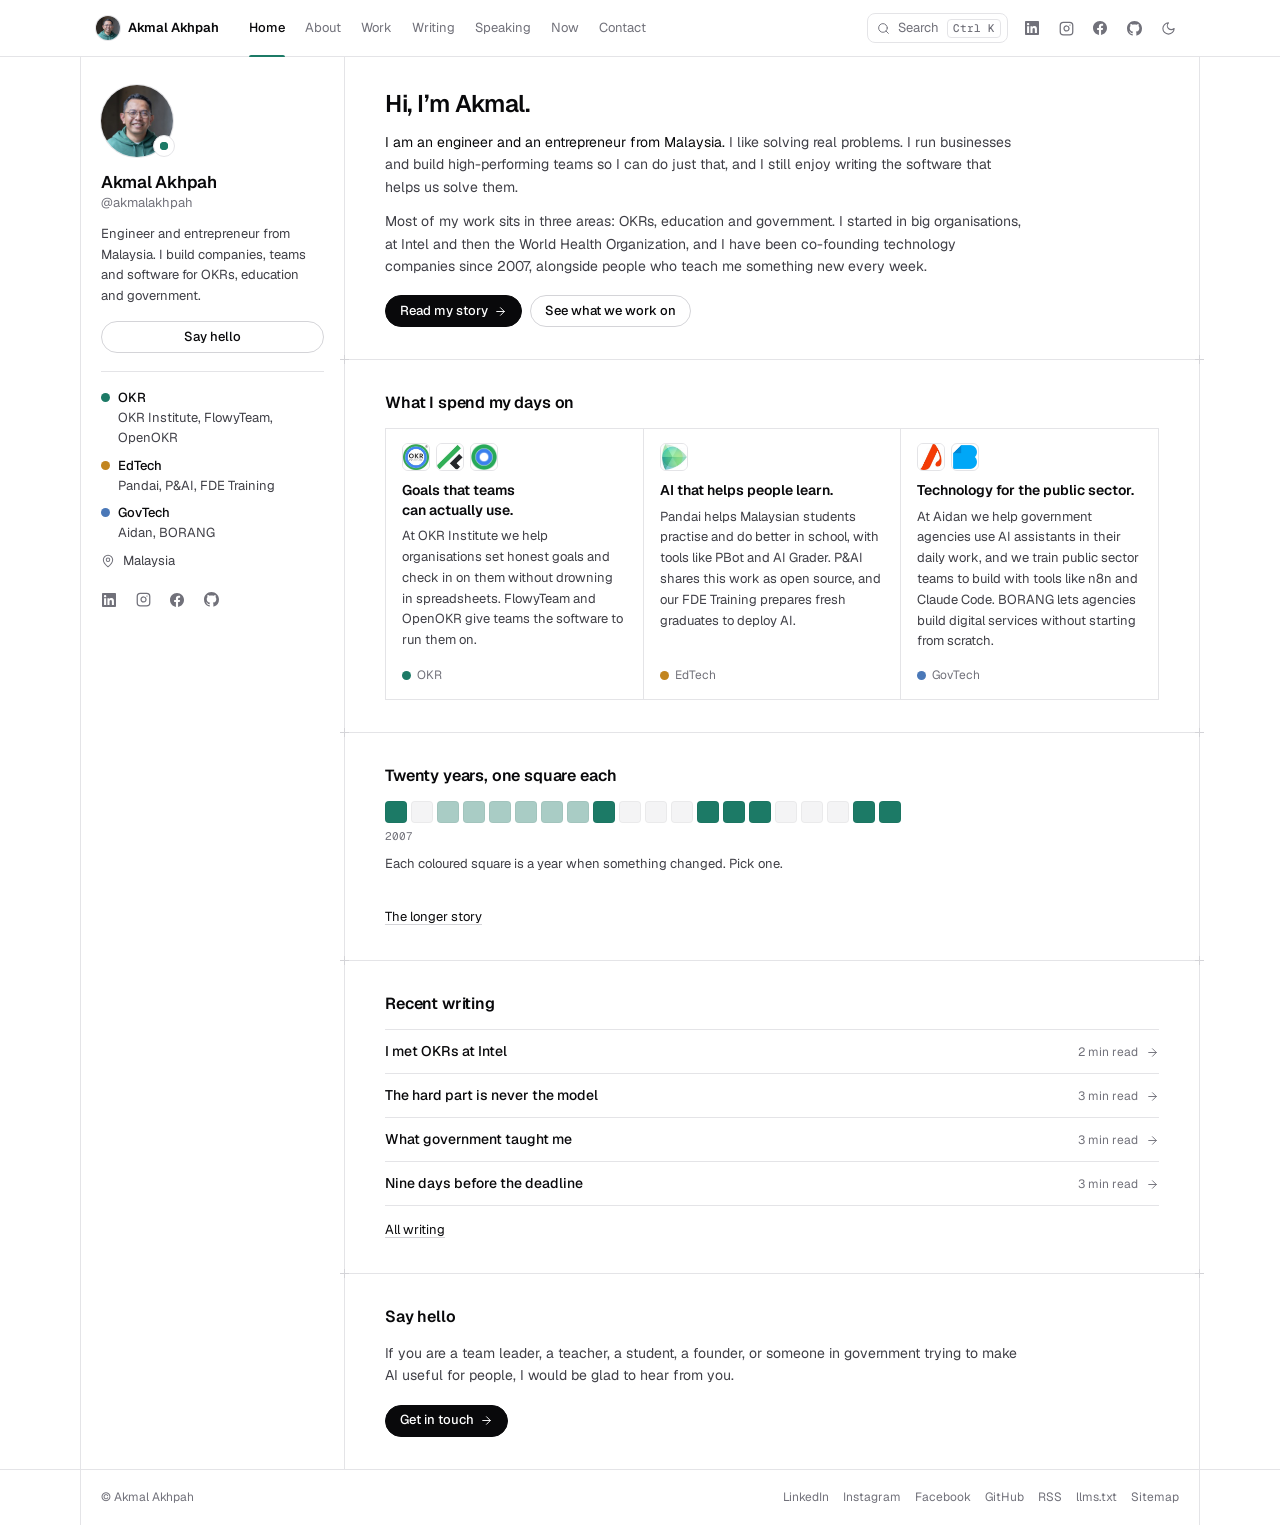
==== index.html @ 476d65f1 "Add personal website for akm.al A static site in plain HTML, CSS and JavaScript that runs from the f" ====
<!doctype html>
<html lang="en-GB" data-root="">
<head>
<meta charset="utf-8">
<meta name="viewport" content="width=device-width, initial-scale=1">
<title>Akmal Akhpah, engineer and entrepreneur</title>
<meta name="description" content="Engineer and entrepreneur from Malaysia. I build companies, teams and software for OKRs, education and government.">
<meta name="author" content="Akmal Akhpah">
<meta name="robots" content="index, follow, max-snippet:-1, max-image-preview:large">
<link rel="canonical" href="https://akm.al/">
<meta property="og:url" content="https://akm.al/">
<link rel="author" href="about.html">
<link rel="me" href="https://www.linkedin.com/in/akmalakhpah">
<link rel="me" href="https://www.instagram.com/akmalakhpah">
<link rel="me" href="https://www.facebook.com/akmalakhpah">
<link rel="me" href="https://github.com/akmalakhpah">
<link rel="alternate" type="application/rss+xml" title="Writing by Akmal Akhpah" href="feed.xml">
<link rel="icon" href="favicon.svg" type="image/svg+xml">
<link rel="icon" href="favicon-48.png" sizes="48x48" type="image/png">
<link rel="apple-touch-icon" href="apple-touch-icon.png">
<meta name="theme-color" content="#ffffff" media="(prefers-color-scheme: light)">
<meta name="theme-color" content="#09090b" media="(prefers-color-scheme: dark)">
<meta property="og:site_name" content="Akmal Akhpah">
<meta property="og:type" content="profile">
<meta property="og:title" content="Akmal Akhpah, engineer and entrepreneur">
<meta property="og:description" content="Engineer and entrepreneur from Malaysia. I build companies, teams and software for OKRs, education and government.">
<meta property="og:image" content="https://akm.al/assets/img/og.jpg">
<meta property="og:image:width" content="1200">
<meta property="og:image:height" content="630">
<meta property="og:image:alt" content="Akmal Akhpah. Engineer and entrepreneur from Malaysia.">
<meta property="og:locale" content="en_GB">
<meta name="twitter:card" content="summary_large_image">
<meta property="profile:first_name" content="Akmal">
<meta property="profile:last_name" content="Akhpah">
<meta property="profile:username" content="akmalakhpah">
<script>(function(){var d=document.documentElement;d.classList.add('js');try{var t=localStorage.getItem('theme');if(t)d.dataset.theme=t}catch(e){}})();</script>
<link rel="stylesheet" href="assets/site.css">
<script src="assets/site.js" defer></script>
<script type="application/ld+json">{"@context":"https://schema.org","@graph":[{"@type":"Person","@id":"https://akm.al/#person","name":"Akmal Akhpah","givenName":"Akmal","familyName":"Akhpah","alternateName":"@akmalakhpah","url":"https://akm.al/","image":"https://akm.al/assets/img/akmal-lg.jpg","jobTitle":"Engineer and entrepreneur","description":"Akmal Akhpah is an engineer and entrepreneur from Malaysia. The work spans OKRs (OKR Institute, FlowyTeam, OpenOKR), education technology (Pandai, P&AI, FDE Training) and government technology (Aidan Technologies, BORANG).","homeLocation":{"@type":"Country","name":"Malaysia"},"worksFor":[{"@type":"Organization","@id":"https://akm.al/#okr-institute","name":"OKR Institute","url":"https://okrinstitute.org"},{"@type":"Organization","@id":"https://akm.al/#flowyteam","name":"FlowyTeam","url":"https://flowyteam.com"},{"@type":"Organization","@id":"https://akm.al/#pandai","name":"Pandai","url":"https://pandai.org"},{"@type":"Organization","@id":"https://akm.al/#aidan","name":"Aidan Technologies","url":"https://aidantech.com"}],"alumniOf":[{"@type":"CollegeOrUniversity","name":"Rensselaer Polytechnic Institute"},{"@type":"CollegeOrUniversity","name":"Universiti Teknologi Malaysia"},{"@type":"Organization","name":"World Health Organization"},{"@type":"Organization","name":"Intel"}],"knowsAbout":["Objectives and Key Results (OKRs)","High-performance teams","Entrepreneurship","Artificial intelligence in education","Education technology","Government-as-a-Platform","GovTech","Agentic AI","Model Context Protocol","Software engineering"],"knowsLanguage":["en","ms"],"sameAs":["https://www.linkedin.com/in/akmalakhpah","https://www.instagram.com/akmalakhpah","https://www.facebook.com/akmalakhpah","https://github.com/akmalakhpah"]},{"@type":"WebSite","@id":"https://akm.al/#website","url":"https://akm.al/","name":"Akmal Akhpah","inLanguage":"en-GB","author":{"@id":"https://akm.al/#person"}},{"@type":"ProfilePage","@id":"https://akm.al/#page","url":"https://akm.al/","name":"Akmal Akhpah, engineer and entrepreneur","description":"Engineer and entrepreneur from Malaysia. I build companies, teams and software for OKRs, education and government.","isPartOf":{"@id":"https://akm.al/#website"},"about":{"@id":"https://akm.al/#person"},"inLanguage":"en-GB","mainEntity":{"@id":"https://akm.al/#person"}},{"@type":"Organization","@id":"https://akm.al/#okr-institute","name":"OKR Institute","url":"https://okrinstitute.org","logo":"https://akm.al/assets/img/logos/okr-institute.jpeg","description":"Helps organisations set and run OKRs well, through certification, coaching and community."},{"@type":"Organization","@id":"https://akm.al/#flowyteam","name":"FlowyTeam","url":"https://flowyteam.com","logo":"https://akm.al/assets/img/logos/flowyteam.jpeg","description":"Helps companies build high-performance teams with OKRs, KPIs, check-ins and 360 reviews."},{"@type":"Organization","@id":"https://akm.al/#pandai","name":"Pandai","url":"https://pandai.org","logo":"https://akm.al/assets/img/logos/pandai.jpeg","description":"A learning app for Malaysian school students, and the first Malaysian edtech company accepted into Y Combinator (Summer 2021)."},{"@type":"Organization","@id":"https://akm.al/#aidan","name":"Aidan Technologies","url":"https://aidantech.com","logo":"https://akm.al/assets/img/logos/aidan.jpeg","sameAs":["https://aidan.com.my"],"foundingDate":"2007","description":"Helps government agencies use AI assistants, and built BORANG, a Government-as-a-Platform launched in 2019."}]}</script>
</head>
<body>
<a class="skip" href="#main">Skip to content</a>
<header class="head">
  <div class="head-in">
    <a class="brand" href="index.html"><img src="assets/img/akmal-avatar.jpg" width="24" height="24" alt="">Akmal Akhpah</a>
    <nav class="tabs" aria-label="Main"><a href="index.html" aria-current="page">Home</a><a href="about.html">About</a><a href="work.html">Work</a><a href="writing/index.html">Writing</a><a href="speaking.html">Speaking</a><a href="now.html">Now</a><a href="contact.html">Contact</a><span class="tabs-pill" aria-hidden="true"></span></nav>
    <div class="tools">
      <button class="search" type="button" data-palette aria-label="Search this site"><svg width="13" height="13" viewBox="0 0 24 24" fill="none" stroke="currentColor" stroke-width="1.75" stroke-linecap="round" stroke-linejoin="round" aria-hidden="true"><circle cx="11" cy="11" r="8"/><path d="m21 21-4.3-4.3"/></svg><span>Search</span><kbd data-shortcut>⌘K</kbd></button>
      <span class="head-social"><a class="icon-btn" href="https://www.linkedin.com/in/akmalakhpah" rel="me noopener" aria-label="LinkedIn"><svg width="14" height="14" viewBox="0 0 24 24" fill="currentColor" aria-hidden="true"><path d="M20.447 20.452h-3.554v-5.569c0-1.328-.027-3.037-1.852-3.037-1.853 0-2.136 1.445-2.136 2.939v5.667H9.351V9h3.414v1.561h.046c.477-.9 1.637-1.85 3.37-1.85 3.601 0 4.267 2.37 4.267 5.455v6.286zM5.337 7.433c-1.144 0-2.063-.926-2.063-2.065 0-1.138.92-2.063 2.063-2.063 1.14 0 2.064.925 2.064 2.063 0 1.139-.925 2.065-2.064 2.065zm1.782 13.019H3.555V9h3.564v11.452zM22.225 0H1.771C.792 0 0 .774 0 1.729v20.542C0 23.227.792 24 1.771 24h20.451C23.2 24 24 23.227 24 22.271V1.729C24 .774 23.2 0 22.222 0h.003z"/></svg></a><a class="icon-btn" href="https://www.instagram.com/akmalakhpah" rel="me noopener" aria-label="Instagram"><svg width="15" height="15" viewBox="0 0 24 24" fill="none" stroke="currentColor" stroke-width="2" stroke-linecap="round" stroke-linejoin="round" aria-hidden="true"><rect width="20" height="20" x="2" y="2" rx="5" ry="5"/><path d="M16 11.37A4 4 0 1 1 12.63 8 4 4 0 0 1 16 11.37z"/><path d="M17.5 6.5h.01"/></svg></a><a class="icon-btn" href="https://www.facebook.com/akmalakhpah" rel="me noopener" aria-label="Facebook"><svg width="14" height="14" viewBox="0 0 24 24" fill="currentColor" aria-hidden="true"><path d="M24 12.073c0-6.627-5.373-12-12-12s-12 5.373-12 12c0 5.99 4.388 10.954 10.125 11.854v-8.385H7.078v-3.47h3.047V9.43c0-3.007 1.792-4.669 4.533-4.669 1.312 0 2.686.235 2.686.235v2.953H15.83c-1.491 0-1.956.925-1.956 1.874v2.25h3.328l-.532 3.47h-2.796v8.385C19.612 23.027 24 18.062 24 12.073z"/></svg></a><a class="icon-btn" href="https://github.com/akmalakhpah" rel="me noopener" aria-label="GitHub"><svg width="15" height="15" viewBox="0 0 16 16" fill="currentColor" aria-hidden="true"><path d="M8 0c4.42 0 8 3.58 8 8a8.013 8.013 0 0 1-5.45 7.59c-.4.08-.55-.17-.55-.38 0-.27.01-1.13.01-2.2 0-.75-.25-1.23-.54-1.48 1.78-.2 3.65-.88 3.65-3.95 0-.88-.31-1.59-.82-2.15.08-.2.36-1.02-.08-2.12 0 0-.67-.22-2.2.82-.64-.18-1.32-.27-2-.27-.68 0-1.36.09-2 .27-1.53-1.03-2.2-.82-2.2-.82-.44 1.1-.16 1.92-.08 2.12-.51.56-.82 1.28-.82 2.15 0 3.06 1.86 3.75 3.64 3.95-.23.2-.44.55-.51 1.07-.46.21-1.61.55-2.33-.66-.15-.24-.6-.83-1.23-.82-.67.01-.27.38.01.53.34.19.73.9.82 1.13.16.45.68 1.31 2.69.94 0 .67.01 1.3.01 1.49 0 .21-.15.45-.55.38A7.995 7.995 0 0 1 0 8c0-4.42 3.58-8 8-8Z"/></svg></a></span>
      <button class="icon-btn theme-btn" type="button" data-theme-toggle aria-label="Switch between light and dark"><svg class="i-moon" width="15" height="15" viewBox="0 0 24 24" fill="none" stroke="currentColor" stroke-width="1.75" stroke-linecap="round" stroke-linejoin="round" aria-hidden="true"><path d="M12 3a6 6 0 0 0 9 9 9 9 0 1 1-9-9Z"/></svg><svg class="i-sun" width="15" height="15" viewBox="0 0 24 24" fill="none" stroke="currentColor" stroke-width="1.75" stroke-linecap="round" stroke-linejoin="round" aria-hidden="true"><circle cx="12" cy="12" r="4"/><path d="M12 2v2"/><path d="M12 20v2"/><path d="m4.93 4.93 1.41 1.41"/><path d="m17.66 17.66 1.41 1.41"/><path d="M2 12h2"/><path d="M20 12h2"/><path d="m6.34 17.66-1.41 1.41"/><path d="m19.07 4.93-1.41 1.41"/></svg></button>
    </div>
  </div>
  
</header>
<div class="frame">
<aside class="side side-home" aria-label="Profile">
  <div class="side-in">
    <div class="avatar-wrap rise">
      <img class="avatar" src="assets/img/akmal-avatar.jpg" width="72" height="72" alt="Portrait of Akmal Akhpah, smiling, in round glasses and a green hoodie">
      <a class="status" href="now.html" aria-label="What I am doing now"><span class="pulse"></span><span>What I am doing now</span></a>
    </div>
    <p class="who rise" style="--i:1"><span class="who-name">Akmal Akhpah</span><span class="who-handle">@akmalakhpah</span></p>
    <p class="who-bio rise" style="--i:2">Engineer and entrepreneur from Malaysia. I build companies, teams and software for OKRs, education and government.</p>
    <div class="side-cta rise" style="--i:3"><a class="btn" href="contact.html">Say hello</a></div>
    <ul class="facts rise" style="--i:4">
      <li class="fact-org"><span class="dot c-okr" style="margin-top:5px"></span><span><b>OKR</b> <a href="https://okrinstitute.org" rel="noopener">OKR Institute</a>, <a href="https://flowyteam.com" rel="noopener">FlowyTeam</a>, <a href="https://github.com/open-okr/open-okr" rel="noopener">OpenOKR</a></span></li>
      <li class="fact-org"><span class="dot c-edtech" style="margin-top:5px"></span><span><b>EdTech</b> <a href="https://pandai.org" rel="noopener">Pandai</a>, <a href="https://github.com/p-n-ai" rel="noopener">P&amp;AI</a>, <a href="https://akmalakhpah.github.io/training-ai-fde/" rel="noopener">FDE Training</a></span></li>
      <li class="fact-org"><span class="dot c-govtech" style="margin-top:5px"></span><span><b>GovTech</b> <a href="https://aidan.com.my" rel="noopener">Aidan</a>, <a href="https://borang.my" rel="noopener">BORANG</a></span></li>
      <li><svg width="14" height="14" viewBox="0 0 24 24" fill="none" stroke="currentColor" stroke-width="1.75" stroke-linecap="round" stroke-linejoin="round" aria-hidden="true"><path d="M20 10c0 6-8 12-8 12s-8-6-8-12a8 8 0 0 1 16 0Z"/><circle cx="12" cy="10" r="3"/></svg>Malaysia</li>
    </ul>
    <div class="social rise" style="--i:5"><a class="icon-btn" href="https://www.linkedin.com/in/akmalakhpah" rel="me noopener" aria-label="LinkedIn"><svg width="14" height="14" viewBox="0 0 24 24" fill="currentColor" aria-hidden="true"><path d="M20.447 20.452h-3.554v-5.569c0-1.328-.027-3.037-1.852-3.037-1.853 0-2.136 1.445-2.136 2.939v5.667H9.351V9h3.414v1.561h.046c.477-.9 1.637-1.85 3.37-1.85 3.601 0 4.267 2.37 4.267 5.455v6.286zM5.337 7.433c-1.144 0-2.063-.926-2.063-2.065 0-1.138.92-2.063 2.063-2.063 1.14 0 2.064.925 2.064 2.063 0 1.139-.925 2.065-2.064 2.065zm1.782 13.019H3.555V9h3.564v11.452zM22.225 0H1.771C.792 0 0 .774 0 1.729v20.542C0 23.227.792 24 1.771 24h20.451C23.2 24 24 23.227 24 22.271V1.729C24 .774 23.2 0 22.222 0h.003z"/></svg></a><a class="icon-btn" href="https://www.instagram.com/akmalakhpah" rel="me noopener" aria-label="Instagram"><svg width="15" height="15" viewBox="0 0 24 24" fill="none" stroke="currentColor" stroke-width="2" stroke-linecap="round" stroke-linejoin="round" aria-hidden="true"><rect width="20" height="20" x="2" y="2" rx="5" ry="5"/><path d="M16 11.37A4 4 0 1 1 12.63 8 4 4 0 0 1 16 11.37z"/><path d="M17.5 6.5h.01"/></svg></a><a class="icon-btn" href="https://www.facebook.com/akmalakhpah" rel="me noopener" aria-label="Facebook"><svg width="14" height="14" viewBox="0 0 24 24" fill="currentColor" aria-hidden="true"><path d="M24 12.073c0-6.627-5.373-12-12-12s-12 5.373-12 12c0 5.99 4.388 10.954 10.125 11.854v-8.385H7.078v-3.47h3.047V9.43c0-3.007 1.792-4.669 4.533-4.669 1.312 0 2.686.235 2.686.235v2.953H15.83c-1.491 0-1.956.925-1.956 1.874v2.25h3.328l-.532 3.47h-2.796v8.385C19.612 23.027 24 18.062 24 12.073z"/></svg></a><a class="icon-btn" href="https://github.com/akmalakhpah" rel="me noopener" aria-label="GitHub"><svg width="15" height="15" viewBox="0 0 16 16" fill="currentColor" aria-hidden="true"><path d="M8 0c4.42 0 8 3.58 8 8a8.013 8.013 0 0 1-5.45 7.59c-.4.08-.55-.17-.55-.38 0-.27.01-1.13.01-2.2 0-.75-.25-1.23-.54-1.48 1.78-.2 3.65-.88 3.65-3.95 0-.88-.31-1.59-.82-2.15.08-.2.36-1.02-.08-2.12 0 0-.67-.22-2.2.82-.64-.18-1.32-.27-2-.27-.68 0-1.36.09-2 .27-1.53-1.03-2.2-.82-2.2-.82-.44 1.1-.16 1.92-.08 2.12-.51.56-.82 1.28-.82 2.15 0 3.06 1.86 3.75 3.64 3.95-.23.2-.44.55-.51 1.07-.46.21-1.61.55-2.33-.66-.15-.24-.6-.83-1.23-.82-.67.01-.27.38.01.53.34.19.73.9.82 1.13.16.45.68 1.31 2.69.94 0 .67.01 1.3.01 1.49 0 .21-.15.45-.55.38A7.995 7.995 0 0 1 0 8c0-4.42 3.58-8 8-8Z"/></svg></a></div>
  </div>
</aside>
<main id="main" class="main">
<section class="band hero">
  <h1 class="rise">Hi, I’m Akmal.</h1>
  <p class="rise" style="--i:1"><span class="fg">I am an engineer and an entrepreneur from Malaysia.</span> I like solving real problems. I run businesses and build high-performing teams so I can do just that, and I still enjoy writing the software that helps us solve them.</p>
  <p class="rise" style="--i:2">Most of my work sits in three areas: OKRs, education and government. I started in big organisations, at Intel and then the World Health Organization, and I have been co-founding technology companies since 2007, alongside people who teach me something new every week.</p>
  <div class="btns rise" style="--i:3"><a class="btn btn-solid" href="about.html">Read my story <svg width="13" height="13" viewBox="0 0 24 24" fill="none" stroke="currentColor" stroke-width="1.75" stroke-linecap="round" stroke-linejoin="round" aria-hidden="true"><path d="M5 12h14"/><path d="m12 5 7 7-7 7"/></svg></a><a class="btn" href="work.html">See what we work on</a></div>
</section>
<section class="band reveal">
  <h2>What I spend my days on</h2>
  <div class="cells cols-3">
    <a class="cell" href="work.html#okr"><span class="cell-logos"><img src="assets/img/logos/okr-institute.jpeg" width="28" height="28" alt="OKR Institute logo" loading="lazy"><img src="assets/img/logos/flowyteam.jpeg" width="28" height="28" alt="FlowyTeam logo" loading="lazy"><img src="assets/img/logos/openokr.png" width="28" height="28" alt="OpenOKR logo" loading="lazy"></span><h3>Goals that teams can actually use.</h3><p>At OKR Institute we help organisations set honest goals and check in on them without drowning in spreadsheets. FlowyTeam and OpenOKR give teams the software to run them on.</p><span class="cell-foot"><span class="dot c-okr"></span>OKR</span></a>
    <a class="cell" href="work.html#edtech"><span class="cell-logos"><img src="assets/img/logos/pandai.jpeg" width="28" height="28" alt="Pandai logo" loading="lazy"></span><h3>AI that helps people learn.</h3><p>Pandai helps Malaysian students practise and do better in school, with tools like PBot and AI Grader. P&amp;AI shares this work as open source, and our FDE Training prepares fresh graduates to deploy AI.</p><span class="cell-foot"><span class="dot c-edtech"></span>EdTech</span></a>
    <a class="cell" href="work.html#govtech"><span class="cell-logos"><img src="assets/img/logos/aidan.jpeg" width="28" height="28" alt="Aidan Technologies logo" loading="lazy"><img src="assets/img/logos/borang.png" width="28" height="28" alt="BORANG logo" loading="lazy"></span><h3>Technology for the public sector.</h3><p>At Aidan we help government agencies use AI assistants in their daily work, and we train public sector teams to build with tools like n8n and Claude Code. BORANG lets agencies build digital services without starting from scratch.</p><span class="cell-foot"><span class="dot c-govtech"></span>GovTech</span></a>
  </div>
</section>
<section class="band reveal">
  <h2>Twenty years, one square each</h2>
  <ol class="strip"><li><button class="yr yr-2" type="button" data-year="2007" data-note="I started Aidan Technologies, hoping to make it easier for citizens to deal with government." aria-label="2007: I started Aidan Technologies, hoping to make it easier for citizens to deal with government."></button></li><li><span class="yr" aria-hidden="true"></span></li><li><button class="yr yr-1" type="button" data-year="2009" data-note="I started at the World Health Organization headquarters in Geneva, helping to build ePMDS." aria-label="2009: I started at the World Health Organization headquarters in Geneva, helping to build ePMDS."></button></li><li><button class="yr yr-1" type="button" data-year="2010" data-note="At the World Health Organization, working side by side with HR specialists from many countries." aria-label="2010: At the World Health Organization, working side by side with HR specialists from many countries."></button></li><li><button class="yr yr-1" type="button" data-year="2011" data-note="At the World Health Organization, working side by side with HR specialists from many countries." aria-label="2011: At the World Health Organization, working side by side with HR specialists from many countries."></button></li><li><button class="yr yr-1" type="button" data-year="2012" data-note="At the World Health Organization, working side by side with HR specialists from many countries." aria-label="2012: At the World Health Organization, working side by side with HR specialists from many countries."></button></li><li><button class="yr yr-1" type="button" data-year="2013" data-note="At the World Health Organization, working side by side with HR specialists from many countries." aria-label="2013: At the World Health Organization, working side by side with HR specialists from many countries."></button></li><li><button class="yr yr-1" type="button" data-year="2014" data-note="At the World Health Organization, working side by side with HR specialists from many countries." aria-label="2014: At the World Health Organization, working side by side with HR specialists from many countries."></button></li><li><button class="yr yr-2" type="button" data-year="2015" data-note="My last year at the World Health Organization. I introduced OKRs to my own team and never looked back." aria-label="2015: My last year at the World Health Organization. I introduced OKRs to my own team and never looked back."></button></li><li><span class="yr" aria-hidden="true"></span></li><li><span class="yr" aria-hidden="true"></span></li><li><span class="yr" aria-hidden="true"></span></li><li><button class="yr yr-2" type="button" data-year="2019" data-note="Our team launched BORANG. In December I became co-founder and CTO of Pandai." aria-label="2019: Our team launched BORANG. In December I became co-founder and CTO of Pandai."></button></li><li><button class="yr yr-2" type="button" data-year="2020" data-note="With international OKR coaches, we founded FlowyTeam. We also launched Pandai to help Malaysian students practise, get feedback and do better in school." aria-label="2020: With international OKR coaches, we founded FlowyTeam. We also launched Pandai to help Malaysian students practise, get feedback and do better in school."></button></li><li><button class="yr yr-2" type="button" data-year="2021" data-note="Nine days before the deadline, we applied to Y Combinator. Pandai joined the Summer 2021 batch." aria-label="2021: Nine days before the deadline, we applied to Y Combinator. Pandai joined the Summer 2021 batch."></button></li><li><span class="yr" aria-hidden="true"></span></li><li><span class="yr" aria-hidden="true"></span></li><li><span class="yr" aria-hidden="true"></span></li><li><button class="yr yr-2" type="button" data-year="2025" data-note="We visited our first school in Borneo, SMK Demak Baru in Sarawak." aria-label="2025: We visited our first school in Borneo, SMK Demak Baru in Sarawak."></button></li><li><button class="yr yr-2" type="button" data-year="2026" data-note="Pandai was selected for the HundrED Global Collection 2026." aria-label="2026: Pandai was selected for the HundrED Global Collection 2026."></button></li></ol>
  <p class="strip-ends" aria-hidden="true"><span>2007</span></p>
  <p class="strip-note" aria-live="polite"><span>Each coloured square is a year when something changed. Pick one.</span></p>
  <p class="band-more"><a href="about.html">The longer story</a></p>
</section>
<section class="band reveal">
  <h2>Recent writing</h2>
  <ul class="rows"><li><a class="row" href="writing/i-met-okrs-at-intel.html"><span class="row-main"><span class="row-title">I met OKRs at Intel</span></span><span class="row-meta"><span>2 min read</span><svg width="13" height="13" viewBox="0 0 24 24" fill="none" stroke="currentColor" stroke-width="1.75" stroke-linecap="round" stroke-linejoin="round" aria-hidden="true"><path d="M5 12h14"/><path d="m12 5 7 7-7 7"/></svg></span></a></li><li><a class="row" href="writing/the-hard-part-is-never-the-model.html"><span class="row-main"><span class="row-title">The hard part is never the model</span></span><span class="row-meta"><span>3 min read</span><svg width="13" height="13" viewBox="0 0 24 24" fill="none" stroke="currentColor" stroke-width="1.75" stroke-linecap="round" stroke-linejoin="round" aria-hidden="true"><path d="M5 12h14"/><path d="m12 5 7 7-7 7"/></svg></span></a></li><li><a class="row" href="writing/what-government-taught-me.html"><span class="row-main"><span class="row-title">What government taught me</span></span><span class="row-meta"><span>3 min read</span><svg width="13" height="13" viewBox="0 0 24 24" fill="none" stroke="currentColor" stroke-width="1.75" stroke-linecap="round" stroke-linejoin="round" aria-hidden="true"><path d="M5 12h14"/><path d="m12 5 7 7-7 7"/></svg></span></a></li><li><a class="row" href="writing/nine-days-before-the-deadline.html"><span class="row-main"><span class="row-title">Nine days before the deadline</span></span><span class="row-meta"><span>3 min read</span><svg width="13" height="13" viewBox="0 0 24 24" fill="none" stroke="currentColor" stroke-width="1.75" stroke-linecap="round" stroke-linejoin="round" aria-hidden="true"><path d="M5 12h14"/><path d="m12 5 7 7-7 7"/></svg></span></a></li></ul>
  <p class="band-more"><a href="writing/index.html">All writing</a></p>
</section>
<section class="band reveal">
  <h2>Say hello</h2>
  <p class="lead">If you are a team leader, a teacher, a student, a founder, or someone in government trying to make AI useful for people, I would be glad to hear from you.</p>
  <div class="btns"><a class="btn btn-solid" href="contact.html">Get in touch <svg width="13" height="13" viewBox="0 0 24 24" fill="none" stroke="currentColor" stroke-width="1.75" stroke-linecap="round" stroke-linejoin="round" aria-hidden="true"><path d="M5 12h14"/><path d="m12 5 7 7-7 7"/></svg></a></div>
</section>
</main>
</div>
<footer class="foot">
  <div class="foot-in">
    <span>© Akmal Akhpah</span>
    <nav class="foot-links" aria-label="Elsewhere">
      <a href="https://www.linkedin.com/in/akmalakhpah" rel="me noopener">LinkedIn</a>
      <a href="https://www.instagram.com/akmalakhpah" rel="me noopener">Instagram</a>
      <a href="https://www.facebook.com/akmalakhpah" rel="me noopener">Facebook</a>
      <a href="https://github.com/akmalakhpah" rel="me noopener">GitHub</a>
      <a href="feed.xml">RSS</a>
      <a href="llms.txt">llms.txt</a>
      <a href="sitemap.xml">Sitemap</a>
    </nav>
  </div>
</footer>
</body>
</html>
---- assets/site.css ----
/* Akmal Akhpah. Plain CSS, no framework, no build step.
   Design language borrowed from shadcn (zinc tokens, hairline cells, pill buttons)
   and GitHub profiles (small type, sidebar, pinned cards, contribution squares).
   The one colour on the site is taken from a green hoodie. */

@font-face { font-family: "Geist"; src: url("fonts/Geist-Latin.woff2") format("woff2"); font-weight: 100 900; font-display: swap; }
@font-face { font-family: "Geist Mono"; src: url("fonts/GeistMono-Latin.woff2") format("woff2"); font-weight: 100 900; font-display: swap; }

/* ---------- Tokens ---------- */
:root {
  color-scheme: light;
  --bg: #ffffff;
  --bg-2: #fafafa;
  --bg-3: #f4f4f5;
  --fg: #09090b;
  --fg-2: #3f3f46;
  --fg-3: #71717a;
  --line: #e4e4e7;
  --line-2: #d4d4d8;
  --tint: rgba(9, 9, 11, .04);
  --accent: #1c7a66;
  --accent-tint: rgba(28, 122, 102, .09);
  --glow: rgba(28, 122, 102, .6);
  --dot-okr: #1c7a66;
  --dot-edtech: #c2851f;
  --dot-govtech: #4a78b8;
  --shadow: 0 16px 48px -12px rgba(9, 9, 11, .22), 0 2px 6px rgba(9, 9, 11, .05);

  --sans: "Geist", -apple-system, BlinkMacSystemFont, "Segoe UI", "Noto Sans", Helvetica, Arial, sans-serif;
  --mono: "Geist Mono", ui-monospace, SFMono-Regular, "SF Mono", Menlo, Consolas, monospace;
  --ease: cubic-bezier(.2, .7, .2, 1);
  --head: 56px;
  --frame: 1120px;
  --side: 264px;
}
:root[data-theme="dark"] {
  color-scheme: dark;
  --bg: #09090b;
  --bg-2: #111113;
  --bg-3: #18181b;
  --fg: #fafafa;
  --fg-2: #c4c4cc;
  --fg-3: #a1a1aa;
  --line: #232326;
  --line-2: #3f3f46;
  --tint: rgba(250, 250, 250, .05);
  --accent: #5cc9ae;
  --accent-tint: rgba(92, 201, 174, .09);
  --glow: rgba(92, 201, 174, .65);
  --dot-okr: #5cc9ae;
  --dot-edtech: #e0a84a;
  --dot-govtech: #7ba4de;
  --shadow: 0 16px 48px -12px rgba(0, 0, 0, .7), 0 2px 6px rgba(0, 0, 0, .4);
}
@media (prefers-color-scheme: dark) {
  :root:not([data-theme="light"]) {
    color-scheme: dark;
    --bg: #09090b;
    --bg-2: #111113;
    --bg-3: #18181b;
    --fg: #fafafa;
    --fg-2: #c4c4cc;
    --fg-3: #a1a1aa;
    --line: #232326;
    --line-2: #3f3f46;
    --tint: rgba(250, 250, 250, .05);
    --accent: #5cc9ae;
    --accent-tint: rgba(92, 201, 174, .09);
    --glow: rgba(92, 201, 174, .65);
    --dot-okr: #5cc9ae;
    --dot-edtech: #e0a84a;
    --dot-govtech: #7ba4de;
    --shadow: 0 16px 48px -12px rgba(0, 0, 0, .7), 0 2px 6px rgba(0, 0, 0, .4);
  }
}

/* ---------- Base ---------- */
*, *::before, *::after { box-sizing: border-box; }
html { -webkit-text-size-adjust: 100%; scroll-padding-top: calc(var(--head) + 20px); }
@media (prefers-reduced-motion: no-preference) { html { scroll-behavior: smooth; } }
body {
  margin: 0;
  background: var(--bg);
  color: var(--fg-2);
  font: 400 .875rem/1.6 var(--sans);
  -webkit-font-smoothing: antialiased;
  text-rendering: optimizeLegibility;
  overflow-x: clip;
}
h1, h2, h3, h4, p, ul, ol, dl, dd { margin: 0; padding: 0; }
ul, ol { list-style: none; }
h1, h2, h3, h4 { color: var(--fg); text-wrap: balance; }
h1 { font-size: 1.5rem; line-height: 1.25; font-weight: 600; letter-spacing: -.02em; }
h2 { font-size: 1rem; line-height: 1.35; font-weight: 600; letter-spacing: -.01em; }
h3 { font-size: .875rem; line-height: 1.4; font-weight: 600; }
strong, b { color: var(--fg); font-weight: 600; }
img { display: block; max-width: 100%; }
button { font: inherit; color: inherit; background: none; border: 0; padding: 0; cursor: pointer; }
svg { display: block; flex: none; }
a { color: var(--fg); text-decoration: underline; text-decoration-color: var(--line-2); text-underline-offset: 3px; transition: color .15s, text-decoration-color .15s; }
a:hover { text-decoration-color: var(--accent); }
:focus-visible { outline: 2px solid var(--accent); outline-offset: 2px; border-radius: 3px; }
::selection { background: var(--accent); color: var(--bg); }
kbd { font: 500 .6875rem/1 var(--mono); color: var(--fg-3); }

.skip { position: fixed; top: 8px; left: 8px; z-index: 60; padding: 6px 12px; border-radius: 6px; background: var(--fg); color: var(--bg); transform: translateY(-200%); }
.skip:focus { transform: none; }
.muted { color: var(--fg-3); }
.fg { color: var(--fg); }
.stack > * + * { margin-top: .75rem; }

/* ---------- Header ---------- */
.head {
  position: sticky; top: 0; z-index: 40;
  background: color-mix(in srgb, var(--bg) 82%, transparent);
  -webkit-backdrop-filter: saturate(160%) blur(10px);
  backdrop-filter: saturate(160%) blur(10px);
  border-bottom: 1px solid var(--line);
  view-transition-name: site-head;
}
.head-in {
  max-width: var(--frame); margin-inline: auto; height: var(--head); padding-inline: 16px;
  display: flex; align-items: center; gap: 20px;
}
.brand { display: inline-flex; align-items: center; gap: 8px; color: var(--fg); font-weight: 600; font-size: .8125rem; text-decoration: none; white-space: nowrap; }
.brand img { width: 24px; height: 24px; border-radius: 50%; box-shadow: 0 0 0 1px var(--line); }

.tabs { position: relative; display: flex; align-items: stretch; height: 100%; }
.tabs a {
  position: relative; z-index: 1; display: flex; align-items: center;
  padding-inline: 10px; font-size: .8125rem; color: var(--fg-3); text-decoration: none; white-space: nowrap;
}
.tabs a:hover { color: var(--fg); }
.tabs a[aria-current="page"] { color: var(--fg); font-weight: 500; }
.tabs a[aria-current="page"]::after {
  content: ""; position: absolute; left: 10px; right: 10px; bottom: -1px; height: 2px; border-radius: 2px 2px 0 0; background: var(--accent);
}
.tabs-pill {
  position: absolute; top: 50%; left: 0; height: 28px; margin-top: -14px; border-radius: 7px; background: var(--tint);
  opacity: 0; pointer-events: none; transition: transform .25s var(--ease), width .25s var(--ease), opacity .15s;
}

.tools { margin-left: auto; display: flex; align-items: center; gap: 2px; }
.search {
  display: none; align-items: center; gap: 8px; height: 30px; padding: 0 6px 0 9px; margin-right: 6px; min-width: 132px;
  border: 1px solid var(--line); border-radius: 8px; color: var(--fg-3); font-size: .8125rem; transition: border-color .15s, color .15s, background .15s;
}
.js .search { display: inline-flex; }
.search:hover { color: var(--fg); border-color: var(--line-2); background: var(--tint); }
.search kbd { margin-left: auto; padding: 3px 5px; border: 1px solid var(--line); border-radius: 4px; background: var(--bg); }
.icon-btn {
  display: inline-flex; align-items: center; justify-content: center; width: 32px; height: 32px; border-radius: 8px; color: var(--fg-3);
  transition: color .15s, background .15s, transform .15s; text-decoration: none;
}
.icon-btn:hover { color: var(--fg); background: var(--tint); }
.icon-btn:active { transform: scale(.92); }
.head-social { display: inline-flex; gap: 2px; }
.social { display: flex; gap: 2px; margin: 12px 0 0 -8px; }
.fact-org b { display: block; font-weight: 500; line-height: 1.5; }
.fact-org a { color: var(--fg-2); }
.fact-org a:hover { color: var(--fg); }
.theme-btn { display: none; }
.js .theme-btn { display: inline-flex; }
.theme-btn { position: relative; overflow: hidden; }
.theme-btn svg { position: absolute; transition: transform .45s var(--ease), opacity .25s; }
.theme-btn .i-sun { transform: rotate(-70deg) scale(.5); opacity: 0; }
:root[data-theme="dark"] .theme-btn .i-sun { transform: none; opacity: 1; }
:root[data-theme="dark"] .theme-btn .i-moon { transform: rotate(70deg) scale(.5); opacity: 0; }
@media (prefers-color-scheme: dark) {
  :root:not([data-theme="light"]) .theme-btn .i-sun { transform: none; opacity: 1; }
  :root:not([data-theme="light"]) .theme-btn .i-moon { transform: rotate(70deg) scale(.5); opacity: 0; }
}

.progress { position: absolute; left: 0; right: 0; bottom: -1px; height: 1px; background: var(--accent); transform-origin: 0 50%; transform: scaleX(var(--read, 0)); pointer-events: none; }

/* ---------- Frame: a bordered column with hairline rails ---------- */
.frame {
  max-width: var(--frame); margin-inline: auto;
  display: grid; grid-template-columns: var(--side) minmax(0, 1fr);
  border-inline: 1px solid var(--line);
}
.side { border-right: 1px solid var(--line); min-width: 0; }
.side-in { padding: 28px 20px; }
@media (min-height: 620px) { .side-in { position: sticky; top: var(--head); } }
.main { min-width: 0; }

.band { position: relative; padding: 32px 40px; border-top: 1px solid var(--line); --plus: var(--line-2); }
.band:first-child { border-top: 0; }
.band::before, .band::after {
  content: ""; position: absolute; top: -5px; width: 9px; height: 9px; pointer-events: none;
  background:
    linear-gradient(var(--plus), var(--plus)) center / 1px 100% no-repeat,
    linear-gradient(var(--plus), var(--plus)) center / 100% 1px no-repeat;
  transition: transform .6s var(--ease);
}
.band::before { left: -5px; }
.band::after { right: -5px; }
.band:first-child::before, .band:first-child::after { display: none; }
.band:hover { --plus: var(--accent); }
.band:hover::before { transform: rotate(90deg); }
.band:hover::after { transform: rotate(-90deg); }
.band > h2:first-child, .band-title { margin-bottom: 14px; }
.band-more { margin-top: 14px; font-size: .8125rem; }

/* ---------- Sidebar ---------- */
.avatar-wrap { position: relative; width: 72px; height: 72px; }
.avatar { width: 72px; height: 72px; border-radius: 50%; box-shadow: 0 0 0 1px var(--line), 0 0 0 4px var(--bg), 0 0 0 5px transparent; transition: box-shadow .3s; }
.avatar-wrap:hover .avatar { box-shadow: 0 0 0 1px var(--line), 0 0 0 4px var(--bg), 0 0 0 5px var(--accent); }
.status {
  position: absolute; left: 52px; bottom: 0; display: inline-flex; align-items: center; gap: 0; height: 22px; padding-inline: 6px;
  max-width: 22px; overflow: hidden; white-space: nowrap; border: 1px solid var(--line); border-radius: 999px; background: var(--bg);
  font-size: .75rem; color: var(--fg-2); text-decoration: none; transition: max-width .35s var(--ease), gap .35s var(--ease), border-color .2s;
}
.status > span:last-child { opacity: 0; transition: opacity .2s; }
.status:hover, .status:focus-visible { max-width: 180px; gap: 6px; border-color: var(--line-2); }
.status:hover > span:last-child, .status:focus-visible > span:last-child { opacity: 1; }
.pulse { position: relative; flex: none; width: 8px; height: 8px; border-radius: 50%; background: var(--accent); }
.pulse::after { content: ""; position: absolute; inset: 0; border-radius: 50%; background: var(--accent); animation: pulse 2.6s var(--ease) infinite; }
@keyframes pulse { 0% { transform: scale(1); opacity: .5; } 70%, 100% { transform: scale(2.4); opacity: 0; } }

.who { margin-top: 14px; }
.who-name { display: block; color: var(--fg); font-size: 1.0625rem; font-weight: 600; letter-spacing: -.015em; line-height: 1.3; }
.who-handle { display: block; color: var(--fg-3); font-size: .8125rem; }
.who-bio { margin-top: 10px; font-size: .8125rem; }
.side .btn { margin-top: 14px; width: 100%; justify-content: center; }
.facts { margin-top: 18px; padding-top: 16px; border-top: 1px solid var(--line); display: grid; gap: 7px; font-size: .8125rem; }
.facts li { display: flex; align-items: flex-start; gap: 8px; min-width: 0; }
.facts svg { margin-top: 3px; color: var(--fg-3); }
.facts a { text-decoration-color: transparent; overflow-wrap: anywhere; }
.facts a:hover { text-decoration-color: var(--accent); }
.mini { display: flex; align-items: center; gap: 10px; color: inherit; text-decoration: none; }
.mini img { width: 40px; height: 40px; border-radius: 50%; box-shadow: 0 0 0 1px var(--line); transition: box-shadow .25s; }
.mini:hover img { box-shadow: 0 0 0 1px var(--line), 0 0 0 3px var(--accent-tint); }
.mini b { display: block; font-size: .8125rem; line-height: 1.3; }
.mini small { display: block; font-size: .75rem; color: var(--fg-3); line-height: 1.35; }

.toc { margin-top: 22px; }
.toc-title { margin-bottom: 8px; font-size: .75rem; color: var(--fg-3); }
.toc ul { position: relative; border-left: 1px solid var(--line); }
.toc a { display: block; padding: 3px 0 3px 12px; font-size: .8125rem; line-height: 1.4; color: var(--fg-3); text-decoration: none; }
.toc a:hover { color: var(--fg); }
.toc a.on { color: var(--fg); }
.toc-mark { position: absolute; left: -1px; top: 0; width: 1px; height: var(--h, 0); background: var(--accent); transform: translateY(var(--y, 0)); transition: transform .3s var(--ease), height .3s var(--ease); pointer-events: none; }
.side-back { display: inline-flex; align-items: center; gap: 6px; margin-top: 18px; font-size: .8125rem; color: var(--fg-3); text-decoration: none; }
.side-back:hover { color: var(--fg); }
.side-back svg { transition: transform .25s var(--ease); }
.side-back:hover svg { transform: translateX(-2px); }

/* ---------- Buttons ---------- */
.btn {
  display: inline-flex; align-items: center; gap: 6px; height: 32px; padding-inline: 14px; border: 1px solid var(--line-2); border-radius: 999px;
  color: var(--fg); font-size: .8125rem; font-weight: 500; text-decoration: none; white-space: nowrap;
  transition: background .15s, border-color .15s, transform .15s, opacity .15s;
}
.btn:hover { background: var(--tint); border-color: var(--fg-3); }
.btn:active { transform: scale(.97); }
.btn-solid { background: var(--fg); border-color: var(--fg); color: var(--bg); }
.btn-solid:hover { background: var(--fg); border-color: var(--fg); opacity: .86; }
.btn svg { transition: transform .25s var(--ease); }
.btn:hover svg { transform: translateX(2px); }
.btns { display: flex; flex-wrap: wrap; gap: 8px; margin-top: 18px; }

/* ---------- Text ---------- */
.lead { max-width: 640px; }
.hero h1 { margin-bottom: 12px; }
.hero p + p { margin-top: .75rem; }
.hero p { max-width: 640px; }
.note { margin-top: 14px; max-width: 640px; font-size: .8125rem; color: var(--fg-3); }

.rise { animation: rise .6s var(--ease) both; animation-delay: calc(var(--i, 0) * 70ms); }
@keyframes rise { from { opacity: 0; transform: translateY(6px); filter: blur(3px); } }
.pre { opacity: 0; transform: translateY(8px); }
.reveal { transition: opacity .6s var(--ease), transform .6s var(--ease); }

/* ---------- Cells: a hairline grid. Lines near the pointer light up. ---------- */
.cells {
  --mx: 50%; --my: 50%;
  position: relative; display: grid; gap: 1px; padding: 1px; background: var(--line);
}
.cells::before {
  content: ""; position: absolute; inset: 0; pointer-events: none; opacity: 0; transition: opacity .35s;
  background: radial-gradient(200px circle at var(--mx) var(--my), var(--glow), transparent 72%);
}
.cells:hover::before { opacity: 1; }
.cols-2 { grid-template-columns: repeat(2, minmax(0, 1fr)); }
.cols-3 { grid-template-columns: repeat(3, minmax(0, 1fr)); }
.cell {
  --cx: 50%; --cy: 50%;
  position: relative; display: flex; flex-direction: column; gap: 6px; padding: 14px 16px; background: var(--bg); color: inherit; text-decoration: none; font-size: .8125rem; min-width: 0;
}
.cell::before {
  content: ""; position: absolute; inset: 0; pointer-events: none; opacity: 0; transition: opacity .3s;
  background: radial-gradient(180px circle at var(--cx) var(--cy), var(--accent-tint), transparent 75%);
}
.cell:hover::before { opacity: 1; }
.cell > * { position: relative; }
.cell-wide { grid-column: 1 / -1; }
.cell-logos { display: flex; gap: 6px; margin-bottom: 4px; }
.cell-logos img { width: 28px; height: 28px; border-radius: 6px; border: 1px solid var(--line); background: #fff; transition: transform .3s var(--ease); }
a.cell:hover .cell-logos img { transform: translateY(-1px); }
a.cell h3 { transition: color .15s; }
a.cell:hover h3 { color: var(--accent); }
.cell-foot { margin-top: auto; padding-top: 8px; display: flex; align-items: center; gap: 6px; font-size: .75rem; color: var(--fg-3); }
.dot { width: 9px; height: 9px; border-radius: 50%; background: var(--c, var(--accent)); flex: none; }
.c-okr { --c: var(--dot-okr); }
.c-edtech { --c: var(--dot-edtech); }
.c-govtech { --c: var(--dot-govtech); }

/* Stats */
.stat { gap: 2px; }
.stat small { font-size: .75rem; color: var(--fg-3); line-height: 1.4; }
.stat b { font-size: 1.25rem; font-weight: 600; letter-spacing: -.02em; line-height: 1.3; font-variant-numeric: tabular-nums; }
.stat span { line-height: 1.45; }
.stat-b { font-weight: 600; color: var(--fg); font-variant-numeric: tabular-nums; }
.stat-note { justify-content: center; color: var(--fg-3); }
[data-to] { display: inline-block; text-align: left; }

/* ---------- Twenty squares ---------- */
.strip { display: grid; grid-template-columns: repeat(20, minmax(0, 22px)); gap: 4px; }
.strip li { aspect-ratio: 1; }
.yr {
  position: relative; display: block; width: 100%; height: 100%; border-radius: 4px; background: var(--bg-3); box-shadow: inset 0 0 0 1px var(--tint);
  transition: transform .2s var(--ease), box-shadow .2s, background .2s;
}
.yr-1 { background: color-mix(in srgb, var(--accent) 38%, var(--bg)); }
.yr-2 { background: var(--accent); }
button.yr::after { content: ""; position: absolute; inset: -6px -2px; }
button.yr:hover, button.yr.on { transform: scale(1.18); box-shadow: 0 0 0 2px var(--bg), 0 0 0 3px var(--accent); }
.strip-ends { display: flex; justify-content: space-between; max-width: 516px; margin-top: 6px; font: 400 .6875rem/1.4 var(--mono); color: var(--fg-3); }
.strip-note { display: flex; gap: 10px; align-items: baseline; margin-top: 10px; min-height: 3em; max-width: 640px; font-size: .8125rem; }
.strip-note b { font: 500 .75rem/1.6 var(--mono); color: var(--accent); }
.strip-note.fade { animation: fade .3s var(--ease); }
@keyframes fade { from { opacity: 0; transform: translateY(2px); } }

/* ---------- Rows ---------- */
.rows { border-top: 1px solid var(--line); }
.row { position: relative; display: flex; align-items: flex-start; gap: 16px; padding: 11px 0; border-bottom: 1px solid var(--line); color: inherit; text-decoration: none; }
.row::before { content: ""; position: absolute; inset: 0 -12px; border-radius: 6px; background: var(--tint); opacity: 0; transform: scaleX(.985); transition: opacity .2s, transform .3s var(--ease); pointer-events: none; }
a.row:hover::before { opacity: 1; transform: none; }
.row > * { position: relative; }
.row-main { min-width: 0; flex: 1; }
.row-title { display: block; color: var(--fg); font-size: .875rem; font-weight: 500; line-height: 1.45; transition: color .15s; letter-spacing: 0; }
a.row:hover .row-title { color: var(--accent); }
.row-desc { display: block; margin-top: 2px; font-size: .8125rem; color: var(--fg-3); }
.row-meta { flex: none; display: flex; align-items: center; gap: 8px; padding-top: 2px; font-size: .75rem; color: var(--fg-3); white-space: nowrap; }
.row-meta svg { transition: transform .25s var(--ease); }
a.row:hover .row-meta svg { transform: translateX(3px); color: var(--accent); }

.plain-list { display: grid; gap: 6px; }
.plain-list li { position: relative; padding-left: 14px; }
.plain-list li::before { content: ""; position: absolute; left: 2px; top: .65em; width: 4px; height: 4px; border-radius: 1px; background: var(--line-2); transition: background .2s; }
.plain-list li:hover::before { background: var(--accent); }

/* ---------- At a glance ---------- */
.glance { margin-top: 20px; border-top: 1px solid var(--line); font-size: .8125rem; max-width: 640px; }
.glance div { display: grid; grid-template-columns: 110px minmax(0, 1fr); gap: 12px; padding: 7px 0; border-bottom: 1px solid var(--line); }
.glance dt { color: var(--fg-3); }

/* ---------- Timeline ---------- */
.tl { position: relative; padding-left: 22px; --p: 0; }
.tl::before, .tl-fill { content: ""; position: absolute; left: 3.5px; top: 8px; width: 1px; }
.tl::before { bottom: 8px; background: var(--line); }
.tl-fill { height: calc(var(--p) * (100% - 16px)); background: var(--accent); }
.tl-item { position: relative; max-width: 640px; padding-bottom: 28px; }
.tl-item:last-child { padding-bottom: 0; }
.tl-item::before { content: ""; position: absolute; left: -22px; top: 6px; width: 8px; height: 8px; border-radius: 50%; background: var(--bg); box-shadow: inset 0 0 0 1px var(--line-2); transition: background .3s, box-shadow .3s; }
.tl-item.on::before { background: var(--accent); box-shadow: inset 0 0 0 1px var(--accent), 0 0 0 3px var(--accent-tint); }
.tl-when { display: block; margin-bottom: 2px; font: 400 .6875rem/1.5 var(--mono); color: var(--fg-3); }
.tl-item h2 { margin-bottom: 6px; }
.tl-item p + p { margin-top: .6rem; }

/* ---------- Work: LinkedIn style entries ---------- */
.org-head { display: flex; align-items: flex-start; gap: 12px; margin-bottom: 14px; }
.org-mark { flex: none; display: grid; place-items: center; width: 40px; height: 40px; border-radius: 8px; border: 1px solid var(--line); background: var(--bg-2); color: var(--c); font: 600 1rem/1 var(--mono); transition: border-color .25s, transform .4s var(--ease); }
.org:hover .org-mark, .org:hover .org-logo { border-color: var(--c); transform: rotate(-3deg); }
.org-logo { flex: none; width: 40px; height: 40px; border-radius: 8px; border: 1px solid var(--line); background: #fff; transition: border-color .25s, transform .4s var(--ease); }
.area-title { display: flex; align-items: center; gap: 8px; margin-bottom: 18px; font-size: 1.0625rem; }
.area-title .dot { flex: none; }
.org + .org { margin-top: 28px; padding-top: 28px; border-top: 1px dashed var(--line); }
.org-links { display: flex; flex-wrap: wrap; gap: 2px 12px; }
.org .cell a { text-decoration-color: var(--line-2); }
.org-meta { font-size: .8125rem; color: var(--fg-3); }
.org-link { display: inline-flex; align-items: center; gap: 3px; font-size: .8125rem; }
.org-link svg { color: var(--fg-3); transition: transform .25s var(--ease); }
.org-link:hover svg { transform: translate(1px, -1px); color: var(--accent); }
.sub { margin-top: 18px; margin-bottom: 8px; font-size: .8125rem; font-weight: 600; color: var(--fg); }
.org p { max-width: 640px; }
.org .cell p { max-width: none; }

/* ---------- Now ---------- */
.stamp { display: inline-flex; align-items: center; gap: 8px; margin-bottom: 12px; font-size: .75rem; color: var(--fg-3); }
.now-list { display: grid; gap: 0; border-top: 1px solid var(--line); max-width: 640px; }
.now-list li { padding: 12px 0; border-bottom: 1px solid var(--line); }
.now-list h2 { font-size: .875rem; margin-bottom: 2px; }

/* ---------- Contact ---------- */
.reach { border-top: 1px solid var(--line); max-width: 640px; }
.reach li { display: flex; align-items: center; gap: 10px; padding: 9px 0; border-bottom: 1px solid var(--line); font-size: .8125rem; }
.reach .label { width: 72px; flex: none; color: var(--fg-3); }
.reach a { overflow-wrap: anywhere; }
.thanks { margin-top: 16px; color: var(--fg); }

/* ---------- Articles ---------- */
.crumbs { display: flex; flex-wrap: wrap; gap: 6px; margin-bottom: 12px; font-size: .75rem; color: var(--fg-3); }
.crumbs a { color: var(--fg-3); text-decoration: none; }
.crumbs a:hover { color: var(--fg); }
.post-head .lead { margin-top: 10px; color: var(--fg-3); }
.byline { display: flex; flex-wrap: wrap; align-items: center; gap: 6px 8px; margin-top: 14px; font-size: .75rem; color: var(--fg-3); }
.byline img { width: 20px; height: 20px; border-radius: 50%; }
.byline a { color: var(--fg); text-decoration: none; font-weight: 500; }
.byline a:hover { color: var(--accent); }
.prose { max-width: 640px; font-size: .9375rem; line-height: 1.7; }
.prose p, .prose ul { margin-top: .9em; }
.prose > :first-child { margin-top: 0; }
.prose h2 { margin-top: 2em; font-size: 1.0625rem; scroll-margin-top: calc(var(--head) + 20px); }
.prose ul { display: grid; gap: .3em; }
.prose li { position: relative; padding-left: 16px; }
.prose li::before { content: ""; position: absolute; left: 2px; top: .72em; width: 4px; height: 4px; border-radius: 1px; background: var(--fg-3); }
.prose .aside { font-size: .875rem; color: var(--fg-3); }
.anchor { margin-left: 6px; color: var(--fg-3); font-weight: 400; text-decoration: none; opacity: 0; transition: opacity .15s, color .15s; }
h2:hover .anchor, .anchor:focus-visible { opacity: 1; }
.anchor:hover { color: var(--accent); }
.tags { display: flex; flex-wrap: wrap; gap: 6px; margin-bottom: 18px; }
.tag { padding: 1px 8px; border: 1px solid var(--line); border-radius: 999px; font-size: .75rem; color: var(--fg-3); }
.author { display: flex; align-items: flex-start; gap: 12px; margin-bottom: 18px; font-size: .8125rem; max-width: 640px; }
.author img { width: 40px; height: 40px; border-radius: 50%; box-shadow: 0 0 0 1px var(--line); flex: none; }
.pager small { display: block; font-size: .75rem; color: var(--fg-3); }
.pager .cell { gap: 2px; }
.pager .next { text-align: right; }
.pager .cell:empty::before { display: none; }
.post-foot { max-width: none; }

/* ---------- Footer ---------- */
.foot { border-top: 1px solid var(--line); font-size: .75rem; color: var(--fg-3); }
.foot-in { max-width: var(--frame); margin-inline: auto; padding: 18px 20px; display: flex; flex-wrap: wrap; gap: 8px 20px; align-items: center; border-inline: 1px solid var(--line); }
.foot a { color: var(--fg-3); text-decoration: none; }
.foot a:hover { color: var(--fg); }
.foot-links { margin-left: auto; display: flex; flex-wrap: wrap; gap: 4px 14px; }

/* ---------- Command palette ---------- */
.pal {
  position: fixed; inset: 0; margin: 12vh auto auto; width: min(560px, calc(100vw - 32px)); max-height: 70vh; padding: 0;
  border: 1px solid var(--line-2); border-radius: 12px; background: var(--bg); color: var(--fg-2); box-shadow: var(--shadow); overflow: hidden;
}
.pal[open] { display: flex; flex-direction: column; animation: pal .18s var(--ease); }
.pal::backdrop { background: rgba(9, 9, 11, .35); -webkit-backdrop-filter: blur(2px); backdrop-filter: blur(2px); animation: fade .18s; }
@keyframes pal { from { opacity: 0; transform: translateY(-6px) scale(.985); } }
.pal-top { display: flex; align-items: center; gap: 10px; padding: 0 14px; border-bottom: 1px solid var(--line); color: var(--fg-3); }
.pal-input { flex: 1; min-width: 0; height: 44px; border: 0; outline: 0; background: none; color: var(--fg); font: 400 .875rem var(--sans); }
.pal-input::placeholder { color: var(--fg-3); }
.pal-list { flex: 1; overflow-y: auto; padding: 6px; overscroll-behavior: contain; }
.pal-group { padding: 8px 8px 4px; font-size: .6875rem; color: var(--fg-3); }
.pal-item { display: flex; align-items: center; gap: 10px; padding: 7px 8px; border-radius: 7px; color: inherit; text-decoration: none; font-size: .8125rem; cursor: pointer; }
.pal-item[aria-selected="true"] { background: var(--tint); color: var(--fg); }
.pal-item svg { color: var(--fg-3); }
.pal-item b { font-weight: 500; color: var(--fg); white-space: nowrap; }
.pal-item span { min-width: 0; overflow: hidden; white-space: nowrap; text-overflow: ellipsis; color: var(--fg-3); font-size: .75rem; }
.pal-empty { padding: 24px 12px; text-align: center; font-size: .8125rem; color: var(--fg-3); }
.pal-foot { display: flex; gap: 14px; padding: 7px 14px; border-top: 1px solid var(--line); font-size: .6875rem; color: var(--fg-3); }
.pal-foot kbd { margin-right: 4px; }

/* ---------- Theme and page transitions ---------- */
.theme-vt::view-transition-old(root), .theme-vt::view-transition-new(root) { animation: none; mix-blend-mode: normal; }
.theme-vt::view-transition-old(root) { z-index: 1; }
.theme-vt::view-transition-new(root) { z-index: 2; }
.theme-vt .head { view-transition-name: none; }
@view-transition { navigation: auto; }
::view-transition-old(root), ::view-transition-new(root) { animation-duration: .18s; }

/* ---------- Small screens ---------- */
@media (max-width: 1136px) {
  .band::after { display: none; } /* The right rail now sits on the screen edge, so its marks would overflow. */
}
@media (max-width: 960px) {
  :root { --head: 48px; }
  .head { top: -48px; }
  .head-in { height: auto; padding: 0; display: grid; grid-template-columns: 1fr auto; gap: 0; }
  .brand { height: 48px; padding-left: 16px; }
  .head-social { display: none; }
  .tools { padding-right: 10px; margin-left: 0; }
  .search { min-width: 0; width: 32px; height: 32px; padding: 0; margin: 0; border: 0; justify-content: center; color: var(--fg-3); }
  .search span, .search kbd { display: none; }
  .tabs { grid-column: 1 / -1; grid-row: 2; height: 40px; padding-inline: 6px; overflow-x: auto; scrollbar-width: none; border-top: 1px solid var(--line); -webkit-overflow-scrolling: touch; }
  .tabs::-webkit-scrollbar { display: none; }
  .tabs a { flex: none; }
  html { scroll-padding-top: 60px; }

  .frame { grid-template-columns: minmax(0, 1fr); border-inline: 0; }
  .side { border-right: 0; border-bottom: 1px solid var(--line); }
  .side-page { display: none; }
  .side-in { position: static; padding: 24px 16px 20px; }
  .side .btn { width: auto; }
  .side-home .side-in { display: grid; grid-template-columns: 72px minmax(0, 1fr); column-gap: 14px; align-items: center; padding-block: 20px 18px; }
  .side-home .who { margin-top: 0; }
  .side-home .who-bio, .side-home .side-cta, .side-home .facts { grid-column: 1 / -1; }
  .side-home .fact-org { display: none; } /* The three areas are the first thing below on small screens. */
  .side-home .facts { margin-top: 14px; padding-top: 12px; }
  .side-home .social { grid-column: 1 / -1; margin-top: 8px; }
  .band { padding: 26px 16px; }
  .band::before, .band::after { display: none; }
  .band:first-child { border-top: 0; }
  .foot-in { border-inline: 0; padding-inline: 16px; }
  .foot-links { margin-left: 0; }
}
@media (max-width: 680px) {
  .cols-3, .cols-2 { grid-template-columns: minmax(0, 1fr); }
  .stats { grid-template-columns: repeat(2, minmax(0, 1fr)); }
  .row-meta span { display: none; }
  .strip { grid-template-columns: repeat(10, minmax(0, 1fr)); max-width: 340px; }
  .strip-ends { display: none; }
  .glance div { grid-template-columns: 84px minmax(0, 1fr); }
  .pager .next { text-align: left; }
  .pager .cell:empty { display: none; }
}
@media (pointer: coarse) {
  .tabs a { min-height: 40px; }
  .icon-btn { width: 40px; height: 40px; }
  .search { width: 40px; height: 40px; }
  .btn { height: 38px; }
  .toc a { padding-block: 6px; }
}

/* ---------- Calm mode ---------- */
@media (prefers-reduced-motion: reduce) {
  *, *::before, *::after { animation-duration: .001ms !important; animation-iteration-count: 1 !important; transition-duration: .001ms !important; }
  .pre { opacity: 1; transform: none; }
}

/* ---------- Print ---------- */
@media print {
  .head, .foot, .side, .pal, .band::before, .band::after { display: none !important; }
  .frame { display: block; border: 0; }
  .band { border: 0; padding: 12px 0; }
  .pre { opacity: 1; transform: none; }
}
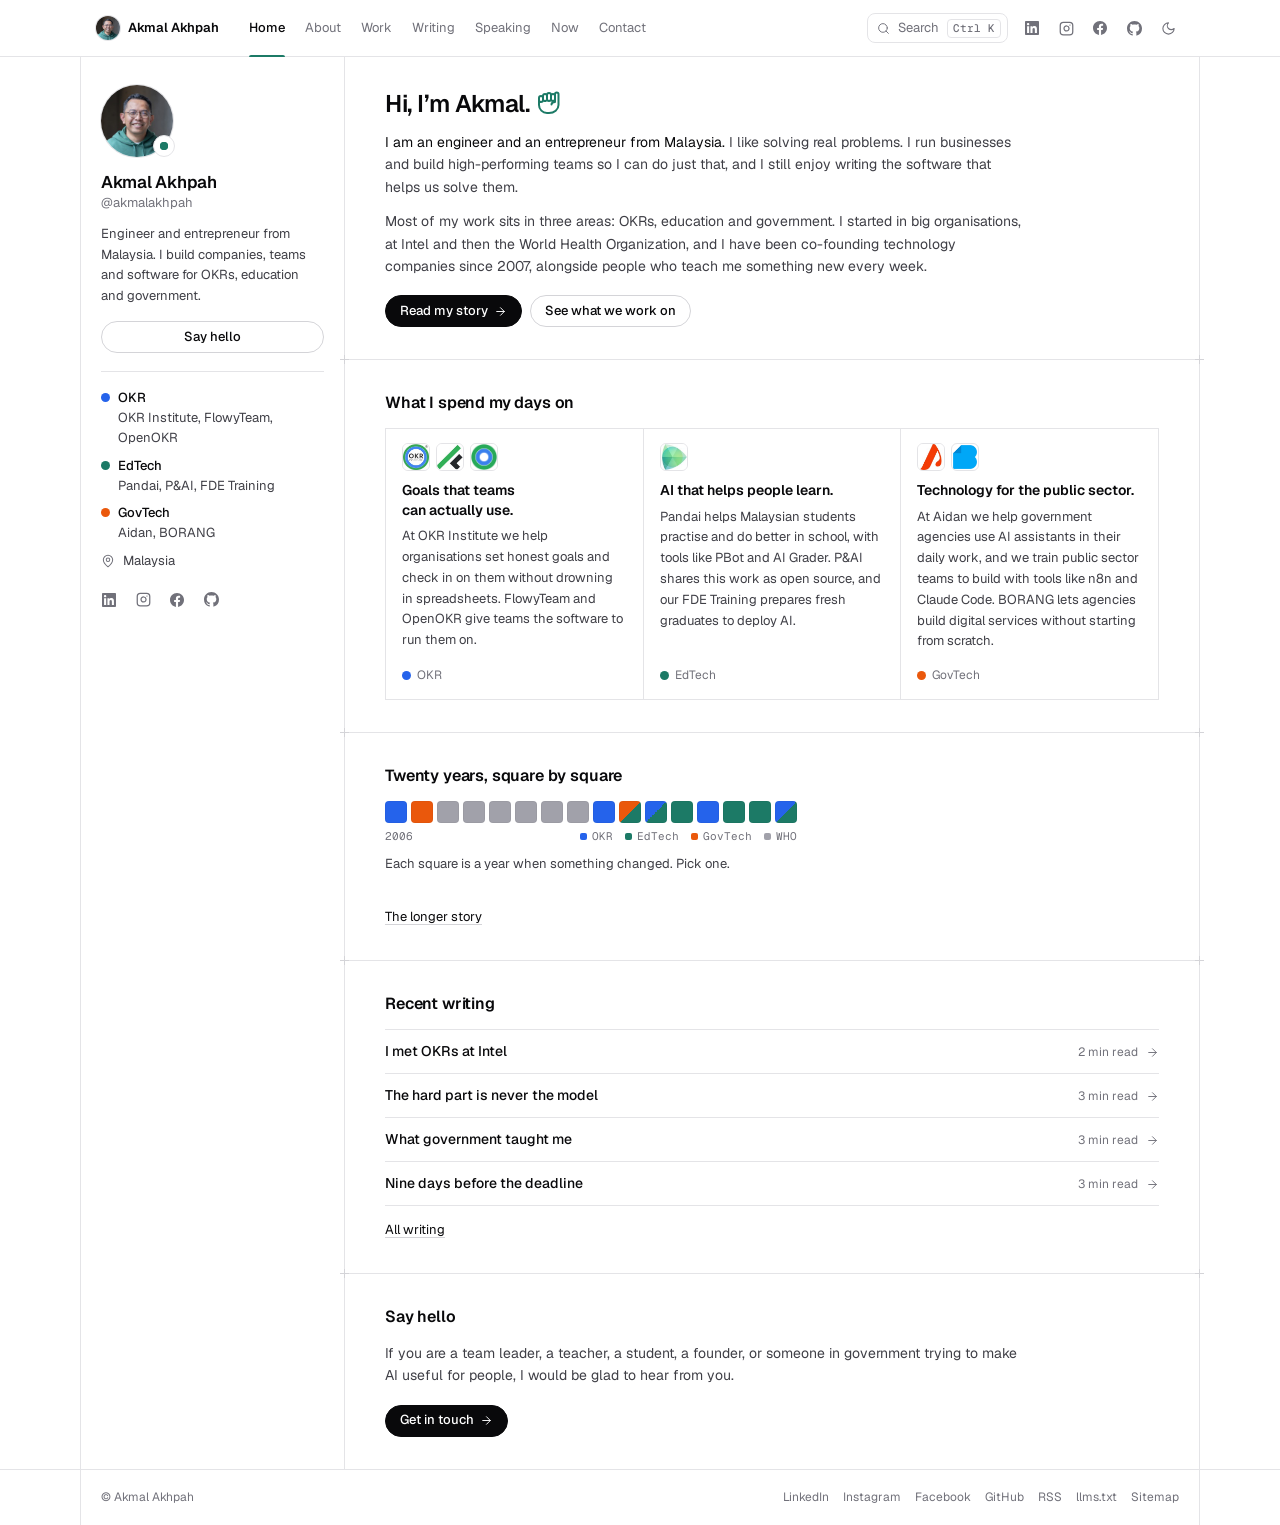
==== commit bd32e749: "Colour the work areas, add the hand, and update the year squares - OKR is blue, EdTech green and Gov" ====
--- a/index.html
+++ b/index.html
@@ -73,7 +73,7 @@
 </aside>
 <main id="main" class="main">
 <section class="band hero">
-  <h1 class="rise">Hi, I’m Akmal.</h1>
+  <h1 class="rise">Hi, I’m Akmal.<svg class="hand" width="24" height="24" viewBox="0 0 24 24" fill="none" stroke="currentColor" stroke-width="2" stroke-linecap="round" stroke-linejoin="round" aria-hidden="true"><path d="M15.5 13.5a3.5 2.5 0 0 1 3.5-2.5V3.25a1.75 1.75 0 0 1 3.5 0V14a9.5 8 0 0 1-9.5 8h-2a8 8 0 0 1-8-8V7a2 2 0 1 1 4 0v2a2 2 0 1 1-4 0"/><path d="M10.112 9.662A2 2 0 0 1 7 8V5A2 2 0 1 1 11 5"/><path d="M15 5a2 2 0 0 1 4 0v3a2 2 0 0 1-4 0z"/><path d="M11 4a2 2 0 0 1 4 0v4a2 2 0 0 1-4 0z"/></svg></h1>
   <p class="rise" style="--i:1"><span class="fg">I am an engineer and an entrepreneur from Malaysia.</span> I like solving real problems. I run businesses and build high-performing teams so I can do just that, and I still enjoy writing the software that helps us solve them.</p>
   <p class="rise" style="--i:2">Most of my work sits in three areas: OKRs, education and government. I started in big organisations, at Intel and then the World Health Organization, and I have been co-founding technology companies since 2007, alongside people who teach me something new every week.</p>
   <div class="btns rise" style="--i:3"><a class="btn btn-solid" href="about.html">Read my story <svg width="13" height="13" viewBox="0 0 24 24" fill="none" stroke="currentColor" stroke-width="1.75" stroke-linecap="round" stroke-linejoin="round" aria-hidden="true"><path d="M5 12h14"/><path d="m12 5 7 7-7 7"/></svg></a><a class="btn" href="work.html">See what we work on</a></div>
@@ -87,10 +87,12 @@
   </div>
 </section>
 <section class="band reveal">
-  <h2>Twenty years, one square each</h2>
-  <ol class="strip"><li><button class="yr yr-2" type="button" data-year="2007" data-note="I started Aidan Technologies, hoping to make it easier for citizens to deal with government." aria-label="2007: I started Aidan Technologies, hoping to make it easier for citizens to deal with government."></button></li><li><span class="yr" aria-hidden="true"></span></li><li><button class="yr yr-1" type="button" data-year="2009" data-note="I started at the World Health Organization headquarters in Geneva, helping to build ePMDS." aria-label="2009: I started at the World Health Organization headquarters in Geneva, helping to build ePMDS."></button></li><li><button class="yr yr-1" type="button" data-year="2010" data-note="At the World Health Organization, working side by side with HR specialists from many countries." aria-label="2010: At the World Health Organization, working side by side with HR specialists from many countries."></button></li><li><button class="yr yr-1" type="button" data-year="2011" data-note="At the World Health Organization, working side by side with HR specialists from many countries." aria-label="2011: At the World Health Organization, working side by side with HR specialists from many countries."></button></li><li><button class="yr yr-1" type="button" data-year="2012" data-note="At the World Health Organization, working side by side with HR specialists from many countries." aria-label="2012: At the World Health Organization, working side by side with HR specialists from many countries."></button></li><li><button class="yr yr-1" type="button" data-year="2013" data-note="At the World Health Organization, working side by side with HR specialists from many countries." aria-label="2013: At the World Health Organization, working side by side with HR specialists from many countries."></button></li><li><button class="yr yr-1" type="button" data-year="2014" data-note="At the World Health Organization, working side by side with HR specialists from many countries." aria-label="2014: At the World Health Organization, working side by side with HR specialists from many countries."></button></li><li><button class="yr yr-2" type="button" data-year="2015" data-note="My last year at the World Health Organization. I introduced OKRs to my own team and never looked back." aria-label="2015: My last year at the World Health Organization. I introduced OKRs to my own team and never looked back."></button></li><li><span class="yr" aria-hidden="true"></span></li><li><span class="yr" aria-hidden="true"></span></li><li><span class="yr" aria-hidden="true"></span></li><li><button class="yr yr-2" type="button" data-year="2019" data-note="Our team launched BORANG. In December I became co-founder and CTO of Pandai." aria-label="2019: Our team launched BORANG. In December I became co-founder and CTO of Pandai."></button></li><li><button class="yr yr-2" type="button" data-year="2020" data-note="With international OKR coaches, we founded FlowyTeam. We also launched Pandai to help Malaysian students practise, get feedback and do better in school." aria-label="2020: With international OKR coaches, we founded FlowyTeam. We also launched Pandai to help Malaysian students practise, get feedback and do better in school."></button></li><li><button class="yr yr-2" type="button" data-year="2021" data-note="Nine days before the deadline, we applied to Y Combinator. Pandai joined the Summer 2021 batch." aria-label="2021: Nine days before the deadline, we applied to Y Combinator. Pandai joined the Summer 2021 batch."></button></li><li><span class="yr" aria-hidden="true"></span></li><li><span class="yr" aria-hidden="true"></span></li><li><span class="yr" aria-hidden="true"></span></li><li><button class="yr yr-2" type="button" data-year="2025" data-note="We visited our first school in Borneo, SMK Demak Baru in Sarawak." aria-label="2025: We visited our first school in Borneo, SMK Demak Baru in Sarawak."></button></li><li><button class="yr yr-2" type="button" data-year="2026" data-note="Pandai was selected for the HundrED Global Collection 2026." aria-label="2026: Pandai was selected for the HundrED Global Collection 2026."></button></li></ol>
-  <p class="strip-ends" aria-hidden="true"><span>2007</span></p>
-  <p class="strip-note" aria-live="polite"><span>Each coloured square is a year when something changed. Pick one.</span></p>
+  <h2>Twenty years, square by square</h2>
+  <div class="years" style="--n:16;--half:8">
+  <ol class="strip"><li><button class="yr c-okr" type="button" data-year="2006" data-note="I was introduced to OKRs for the first time, in my first job at Intel." aria-label="2006: I was introduced to OKRs for the first time, in my first job at Intel."></button></li><li><button class="yr c-govtech" type="button" data-year="2007" data-note="I started Aidan Technologies, hoping to make it easier for citizens to deal with government." aria-label="2007: I started Aidan Technologies, hoping to make it easier for citizens to deal with government."></button></li><li><button class="yr c-who" type="button" data-year="2009" data-note="I started at the World Health Organization headquarters in Geneva, helping to build ePMDS." aria-label="2009: I started at the World Health Organization headquarters in Geneva, helping to build ePMDS."></button></li><li><button class="yr c-who" type="button" data-year="2010" data-note="At the World Health Organization, working side by side with HR specialists from many countries." aria-label="2010: At the World Health Organization, working side by side with HR specialists from many countries."></button></li><li><button class="yr c-who" type="button" data-year="2011" data-note="At the World Health Organization, working side by side with HR specialists from many countries." aria-label="2011: At the World Health Organization, working side by side with HR specialists from many countries."></button></li><li><button class="yr c-who" type="button" data-year="2012" data-note="At the World Health Organization, working side by side with HR specialists from many countries." aria-label="2012: At the World Health Organization, working side by side with HR specialists from many countries."></button></li><li><button class="yr c-who" type="button" data-year="2013" data-note="At the World Health Organization, working side by side with HR specialists from many countries." aria-label="2013: At the World Health Organization, working side by side with HR specialists from many countries."></button></li><li><button class="yr c-who" type="button" data-year="2014" data-note="At the World Health Organization, working side by side with HR specialists from many countries." aria-label="2014: At the World Health Organization, working side by side with HR specialists from many countries."></button></li><li><button class="yr c-okr" type="button" data-year="2015" data-note="My last year at the World Health Organization. I introduced OKRs to my own team and never looked back." aria-label="2015: My last year at the World Health Organization. I introduced OKRs to my own team and never looked back."></button></li><li><button class="yr c-govtech c2-edtech" type="button" data-year="2019" data-note="Our team launched BORANG. In December I became co-founder and CTO of Pandai." aria-label="2019: Our team launched BORANG. In December I became co-founder and CTO of Pandai."></button></li><li><button class="yr c-okr c2-edtech" type="button" data-year="2020" data-note="With international OKR coaches, we founded FlowyTeam. We also launched Pandai to help Malaysian students practise, get feedback and do better in school." aria-label="2020: With international OKR coaches, we founded FlowyTeam. We also launched Pandai to help Malaysian students practise, get feedback and do better in school."></button></li><li><button class="yr c-edtech" type="button" data-year="2021" data-note="Nine days before the deadline, we applied to Y Combinator. Pandai joined the Summer 2021 batch." aria-label="2021: Nine days before the deadline, we applied to Y Combinator. Pandai joined the Summer 2021 batch."></button></li><li><button class="yr c-okr" type="button" data-year="2022" data-note="OKR Institute went live with its first public course." aria-label="2022: OKR Institute went live with its first public course."></button></li><li><button class="yr c-edtech" type="button" data-year="2024" data-note="Pandai was officially appointed as MOE&#x27;s strategic partner." aria-label="2024: Pandai was officially appointed as MOE&#x27;s strategic partner."></button></li><li><button class="yr c-edtech" type="button" data-year="2025" data-note="Pandai was selected as the provider for the MOE&#x27;s AI Powered Classroom, and hit its first 1 million registered students." aria-label="2025: Pandai was selected as the provider for the MOE&#x27;s AI Powered Classroom, and hit its first 1 million registered students."></button></li><li><button class="yr c-okr c2-edtech" type="button" data-year="2026" data-note="We launched OpenOKR. Pandai was selected for the HundrED Global Collection 2026." aria-label="2026: We launched OpenOKR. Pandai was selected for the HundrED Global Collection 2026."></button></li></ol>
+  <p class="strip-ends" aria-hidden="true"><span>2006</span><span class="strip-key"><span><span class="dot c-okr"></span>OKR</span><span><span class="dot c-edtech"></span>EdTech</span><span><span class="dot c-govtech"></span>GovTech</span><span><span class="dot c-who"></span>WHO</span></span></p>
+  <p class="strip-note" aria-live="polite"><span>Each square is a year when something changed. Pick one.</span></p>
+  </div>
   <p class="band-more"><a href="about.html">The longer story</a></p>
 </section>
 <section class="band reveal">
--- a/assets/site.css
+++ b/assets/site.css
@@ -1,7 +1,8 @@
 /* Akmal Akhpah. Plain CSS, no framework, no build step.
    Design language borrowed from shadcn (zinc tokens, hairline cells, pill buttons)
    and GitHub profiles (small type, sidebar, pinned cards, contribution squares).
-   The one colour on the site is taken from a green hoodie. */
+   The accent is taken from a green hoodie. Each area of work has its own colour:
+   OKR is blue, EdTech is green and GovTech is orange. */
 
 @font-face { font-family: "Geist"; src: url("fonts/Geist-Latin.woff2") format("woff2"); font-weight: 100 900; font-display: swap; }
 @font-face { font-family: "Geist Mono"; src: url("fonts/GeistMono-Latin.woff2") format("woff2"); font-weight: 100 900; font-display: swap; }
@@ -21,9 +22,10 @@
   --accent: #1c7a66;
   --accent-tint: rgba(28, 122, 102, .09);
   --glow: rgba(28, 122, 102, .6);
-  --dot-okr: #1c7a66;
-  --dot-edtech: #c2851f;
-  --dot-govtech: #4a78b8;
+  --dot-okr: #2563eb;
+  --dot-edtech: #1c7a66;
+  --dot-govtech: #ea580c;
+  --dot-who: #a1a1aa;
   --shadow: 0 16px 48px -12px rgba(9, 9, 11, .22), 0 2px 6px rgba(9, 9, 11, .05);
 
   --sans: "Geist", -apple-system, BlinkMacSystemFont, "Segoe UI", "Noto Sans", Helvetica, Arial, sans-serif;
@@ -47,9 +49,10 @@
   --accent: #5cc9ae;
   --accent-tint: rgba(92, 201, 174, .09);
   --glow: rgba(92, 201, 174, .65);
-  --dot-okr: #5cc9ae;
-  --dot-edtech: #e0a84a;
-  --dot-govtech: #7ba4de;
+  --dot-okr: #60a5fa;
+  --dot-edtech: #5cc9ae;
+  --dot-govtech: #fb923c;
+  --dot-who: #71717a;
   --shadow: 0 16px 48px -12px rgba(0, 0, 0, .7), 0 2px 6px rgba(0, 0, 0, .4);
 }
 @media (prefers-color-scheme: dark) {
@@ -67,9 +70,10 @@
     --accent: #5cc9ae;
     --accent-tint: rgba(92, 201, 174, .09);
     --glow: rgba(92, 201, 174, .65);
-    --dot-okr: #5cc9ae;
-    --dot-edtech: #e0a84a;
-    --dot-govtech: #7ba4de;
+    --dot-okr: #60a5fa;
+    --dot-edtech: #5cc9ae;
+    --dot-govtech: #fb923c;
+    --dot-who: #71717a;
     --shadow: 0 16px 48px -12px rgba(0, 0, 0, .7), 0 2px 6px rgba(0, 0, 0, .4);
   }
 }
@@ -116,7 +120,6 @@
   -webkit-backdrop-filter: saturate(160%) blur(10px);
   backdrop-filter: saturate(160%) blur(10px);
   border-bottom: 1px solid var(--line);
-  view-transition-name: site-head;
 }
 .head-in {
   max-width: var(--frame); margin-inline: auto; height: var(--head); padding-inline: 16px;
@@ -263,6 +266,10 @@
 /* ---------- Text ---------- */
 .lead { max-width: 640px; }
 .hero h1 { margin-bottom: 12px; }
+.hero h1:has(.hand) { width: fit-content; }
+.hand { display: inline-block; width: 1em; height: 1em; margin-left: .3em; vertical-align: -.14em; color: var(--accent); transform-origin: 62% 92%; }
+.hand.wave { animation: wave 1.1s ease-in-out infinite; }
+@keyframes wave { 0%, 100% { transform: rotate(0); } 20% { transform: rotate(10deg); } 40% { transform: rotate(-5deg); } 60% { transform: rotate(8deg); } 80% { transform: rotate(-2deg); } }
 .hero p + p { margin-top: .75rem; }
 .hero p { max-width: 640px; }
 .note { margin-top: 14px; max-width: 640px; font-size: .8125rem; color: var(--fg-3); }
@@ -305,6 +312,10 @@
 .c-okr { --c: var(--dot-okr); }
 .c-edtech { --c: var(--dot-edtech); }
 .c-govtech { --c: var(--dot-govtech); }
+.c-who { --c: var(--dot-who); }
+.c2-okr { --c2: var(--dot-okr); }
+.c2-edtech { --c2: var(--dot-edtech); }
+.c2-govtech { --c2: var(--dot-govtech); }
 
 /* Stats */
 .stat { gap: 2px; }
@@ -316,19 +327,23 @@
 [data-to] { display: inline-block; text-align: left; }
 
 /* ---------- Twenty squares ---------- */
-.strip { display: grid; grid-template-columns: repeat(20, minmax(0, 22px)); gap: 4px; }
+/* --n is the number of squares, set in the HTML. Phones show two rows of --half. */
+.strip { display: grid; grid-template-columns: repeat(var(--n, 20), minmax(0, 22px)); gap: 4px; }
 .strip li { aspect-ratio: 1; }
 .yr {
   position: relative; display: block; width: 100%; height: 100%; border-radius: 4px; background: var(--bg-3); box-shadow: inset 0 0 0 1px var(--tint);
   transition: transform .2s var(--ease), box-shadow .2s, background .2s;
 }
-.yr-1 { background: color-mix(in srgb, var(--accent) 38%, var(--bg)); }
-.yr-2 { background: var(--accent); }
+button.yr { background: var(--c, var(--accent)); }
+button.yr[class*=" c2-"] { background: linear-gradient(135deg, var(--c) 50%, var(--c2) 50%); }
 button.yr::after { content: ""; position: absolute; inset: -6px -2px; }
-button.yr:hover, button.yr.on { transform: scale(1.18); box-shadow: 0 0 0 2px var(--bg), 0 0 0 3px var(--accent); }
-.strip-ends { display: flex; justify-content: space-between; max-width: 516px; margin-top: 6px; font: 400 .6875rem/1.4 var(--mono); color: var(--fg-3); }
+button.yr:hover, button.yr.on { transform: scale(1.18); box-shadow: 0 0 0 2px var(--bg), 0 0 0 3px var(--c, var(--accent)); }
+.strip-ends { display: flex; justify-content: space-between; gap: 12px; max-width: calc(var(--n, 20) * 26px - 4px); margin-top: 6px; font: 400 .6875rem/1.4 var(--mono); color: var(--fg-3); }
+.strip-key { display: flex; flex-wrap: wrap; gap: 4px 12px; }
+.strip-key > span { display: flex; align-items: center; gap: 5px; }
+.strip-key .dot { width: 7px; height: 7px; border-radius: 2px; }
 .strip-note { display: flex; gap: 10px; align-items: baseline; margin-top: 10px; min-height: 3em; max-width: 640px; font-size: .8125rem; }
-.strip-note b { font: 500 .75rem/1.6 var(--mono); color: var(--accent); }
+.strip-note b { font: 500 .75rem/1.6 var(--mono); color: var(--fg); }
 .strip-note.fade { animation: fade .3s var(--ease); }
 @keyframes fade { from { opacity: 0; transform: translateY(2px); } }
 
@@ -354,7 +369,8 @@
 /* ---------- At a glance ---------- */
 .glance { margin-top: 20px; border-top: 1px solid var(--line); font-size: .8125rem; max-width: 640px; }
 .glance div { display: grid; grid-template-columns: 110px minmax(0, 1fr); gap: 12px; padding: 7px 0; border-bottom: 1px solid var(--line); }
-.glance dt { color: var(--fg-3); }
+.glance dt { display: flex; align-items: baseline; gap: 7px; color: var(--fg-3); }
+.glance dt .dot { width: 7px; height: 7px; align-self: center; }
 
 /* ---------- Timeline ---------- */
 .tl { position: relative; padding-left: 22px; --p: 0; }
@@ -365,6 +381,8 @@
 .tl-item:last-child { padding-bottom: 0; }
 .tl-item::before { content: ""; position: absolute; left: -22px; top: 6px; width: 8px; height: 8px; border-radius: 50%; background: var(--bg); box-shadow: inset 0 0 0 1px var(--line-2); transition: background .3s, box-shadow .3s; }
 .tl-item.on::before { background: var(--accent); box-shadow: inset 0 0 0 1px var(--accent), 0 0 0 3px var(--accent-tint); }
+.tl-item[class*=" c-"]::before { box-shadow: inset 0 0 0 1px var(--c); }
+.tl-item[class*=" c-"].on::before { background: var(--c); box-shadow: inset 0 0 0 1px var(--c), 0 0 0 3px color-mix(in srgb, var(--c) 14%, transparent); }
 .tl-when { display: block; margin-bottom: 2px; font: 400 .6875rem/1.5 var(--mono); color: var(--fg-3); }
 .tl-item h2 { margin-bottom: 6px; }
 .tl-item p + p { margin-top: .6rem; }
@@ -459,13 +477,10 @@
 .pal-foot { display: flex; gap: 14px; padding: 7px 14px; border-top: 1px solid var(--line); font-size: .6875rem; color: var(--fg-3); }
 .pal-foot kbd { margin-right: 4px; }
 
-/* ---------- Theme and page transitions ---------- */
+/* ---------- Theme transition ---------- */
 .theme-vt::view-transition-old(root), .theme-vt::view-transition-new(root) { animation: none; mix-blend-mode: normal; }
 .theme-vt::view-transition-old(root) { z-index: 1; }
 .theme-vt::view-transition-new(root) { z-index: 2; }
-.theme-vt .head { view-transition-name: none; }
-@view-transition { navigation: auto; }
-::view-transition-old(root), ::view-transition-new(root) { animation-duration: .18s; }
 
 /* ---------- Small screens ---------- */
 @media (max-width: 1136px) {
@@ -506,8 +521,8 @@
   .cols-3, .cols-2 { grid-template-columns: minmax(0, 1fr); }
   .stats { grid-template-columns: repeat(2, minmax(0, 1fr)); }
   .row-meta span { display: none; }
-  .strip { grid-template-columns: repeat(10, minmax(0, 1fr)); max-width: 340px; }
-  .strip-ends { display: none; }
+  .strip { grid-template-columns: repeat(var(--half, 10), minmax(0, 1fr)); max-width: calc(var(--half, 10) * 34px - 4px); }
+  .strip-ends > span:first-child { display: none; }
   .glance div { grid-template-columns: 84px minmax(0, 1fr); }
   .pager .next { text-align: left; }
   .pager .cell:empty { display: none; }
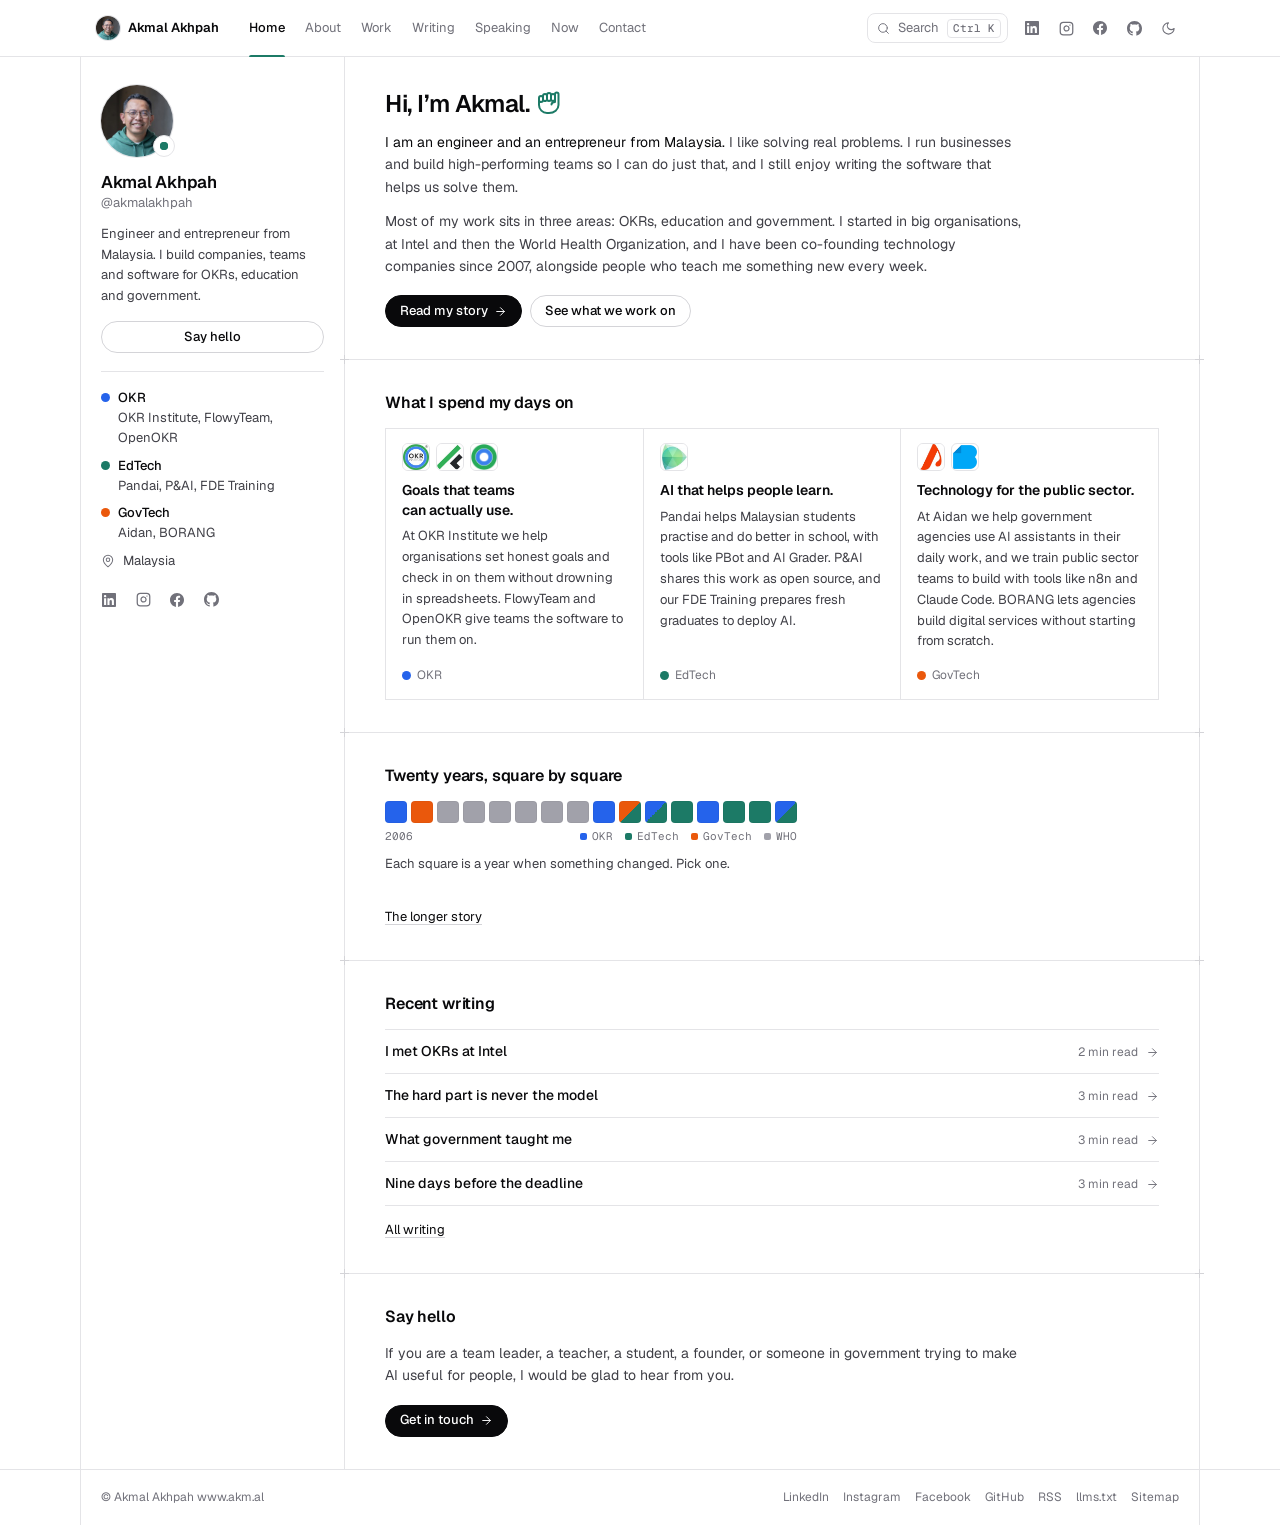
==== commit aa7893d7: "Add www.akm.al to the footer Co-Authored-By: Claude Opus 5.5 <noreply@anthropic.com>" ====
--- a/index.html
+++ b/index.html
@@ -24,7 +24,7 @@
 <meta property="og:type" content="profile">
 <meta property="og:title" content="Akmal Akhpah, engineer and entrepreneur">
 <meta property="og:description" content="Engineer and entrepreneur from Malaysia. I build companies, teams and software for OKRs, education and government.">
-<meta property="og:image" content="https://akm.al/assets/img/og.jpg">
+<meta property="og:image" content="https://akm.al/assets/img/og.jpg?v=2">
 <meta property="og:image:width" content="1200">
 <meta property="og:image:height" content="630">
 <meta property="og:image:alt" content="Akmal Akhpah. Engineer and entrepreneur from Malaysia.">
@@ -109,7 +109,7 @@
 </div>
 <footer class="foot">
   <div class="foot-in">
-    <span>© Akmal Akhpah</span>
+    <span>© Akmal Akhpah www.akm.al</span>
     <nav class="foot-links" aria-label="Elsewhere">
       <a href="https://www.linkedin.com/in/akmalakhpah" rel="me noopener">LinkedIn</a>
       <a href="https://www.instagram.com/akmalakhpah" rel="me noopener">Instagram</a>
